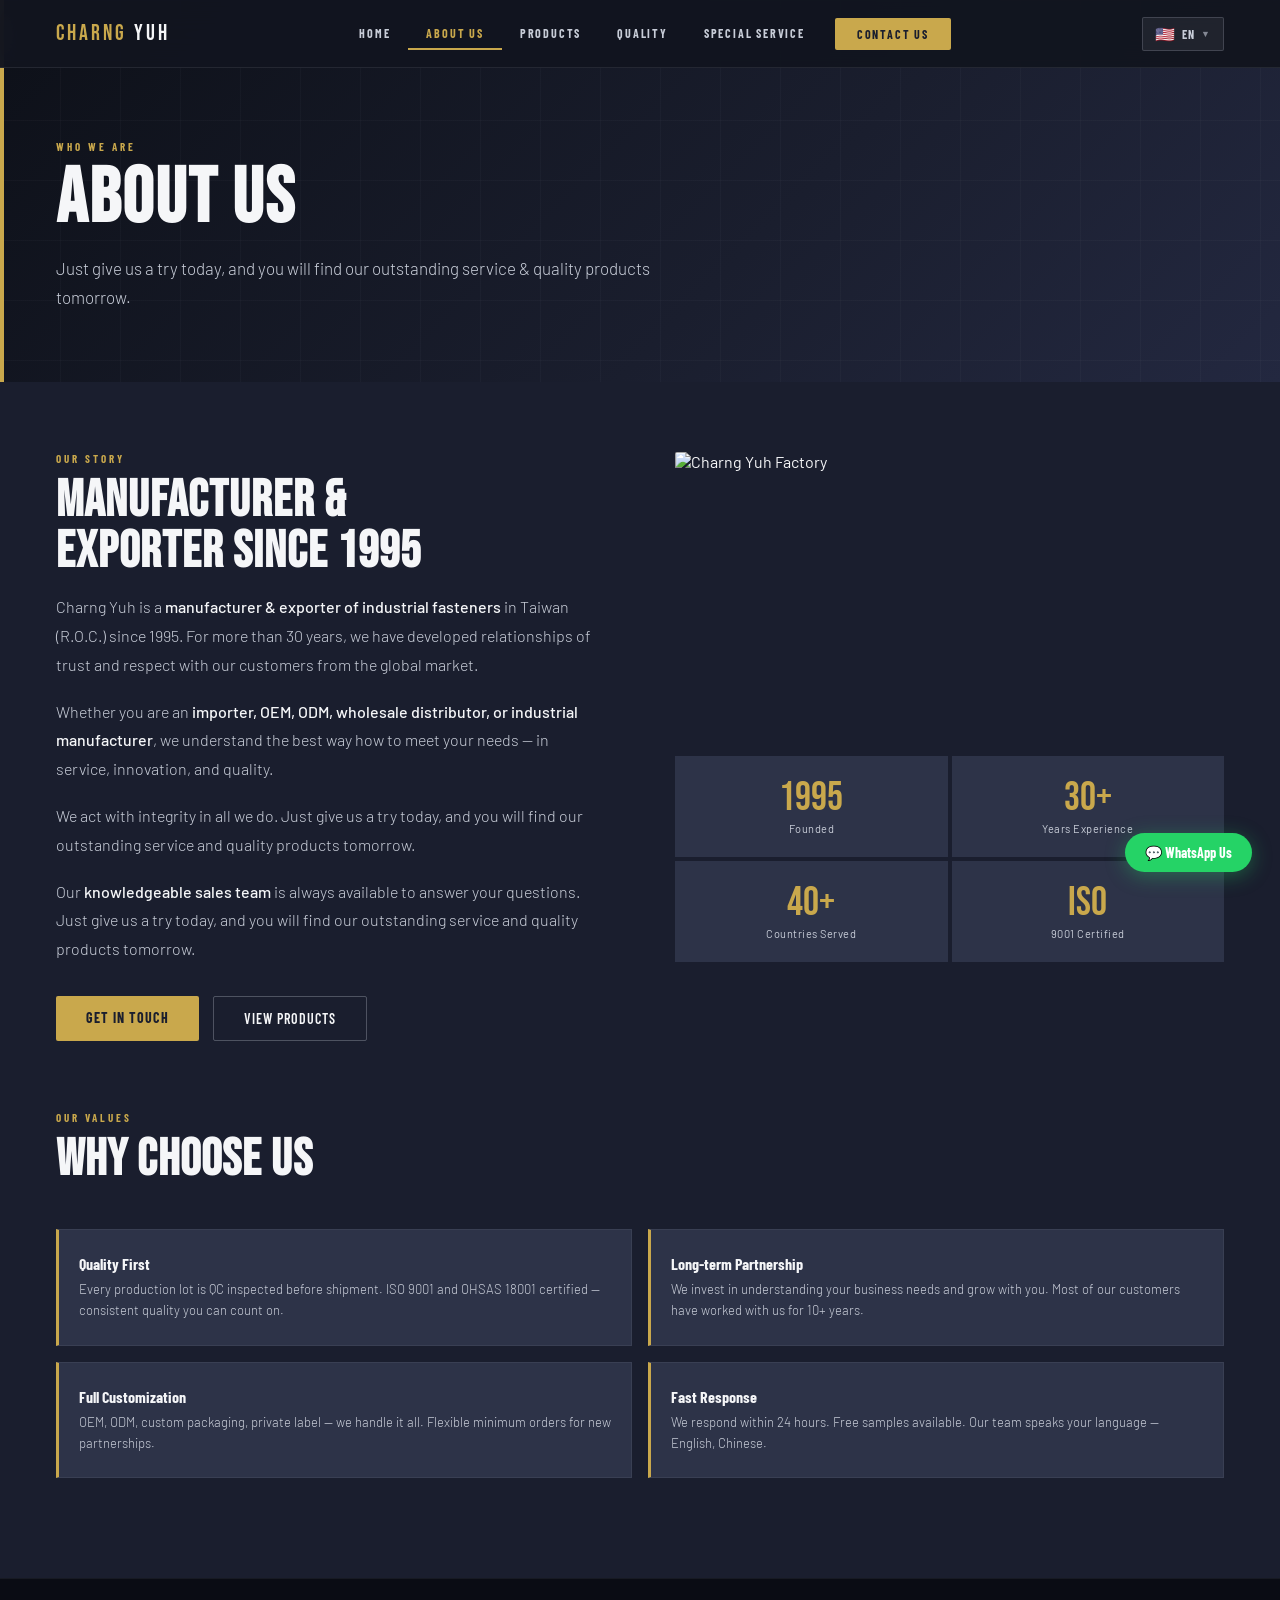
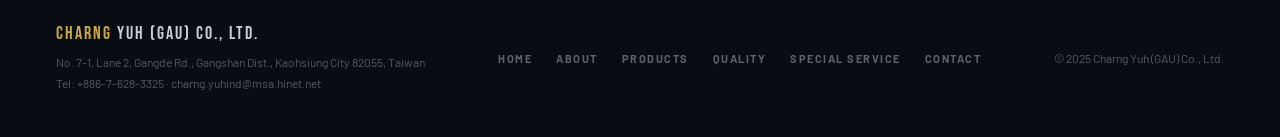
==== about.html @ 4d449a1e "Add files via upload" ====
<!DOCTYPE html>
<html lang="en">
<head>
<meta charset="UTF-8"><meta name="viewport" content="width=device-width, initial-scale=1.0">
<title>About Us — Charng Yuh (GAU) Co., Ltd.</title>
<link rel="stylesheet" href="style.css">
<style>
.about-body { display:grid; grid-template-columns:1fr 1fr; gap:70px; align-items:start; }
.about-text p { font-size:16px; font-weight:300; line-height:1.8; color:var(--silver); margin-bottom:18px; }
.about-text p strong { color:var(--white); font-weight:500; }
.value-grid { display:grid; grid-template-columns:1fr 1fr; gap:16px; margin-top:44px; }
.value-card { background:var(--steel-mid); border:1px solid rgba(200,205,216,0.08); padding:24px 20px; border-left:3px solid var(--gold); }
.value-title { font-family:'Barlow Condensed',sans-serif; font-size:16px; font-weight:700; color:var(--white); margin-bottom:6px; }
.value-text { font-size:13px; color:var(--silver); font-weight:300; line-height:1.6; }
.aside-img img { width:100%; border-radius:2px; display:block; margin-bottom:4px; }
.stat-row { display:grid; grid-template-columns:repeat(2,1fr); gap:4px; margin-top:4px; }
.stat-box { background:var(--steel-mid); padding:22px 18px; text-align:center; }
.stat-box-val { font-family:'Bebas Neue',sans-serif; font-size:40px; color:var(--gold); line-height:1; }
.stat-box-lbl { font-size:11px; color:var(--silver); font-weight:400; letter-spacing:0.5px; margin-top:4px; }
@media(max-width:768px){ .about-body{grid-template-columns:1fr;gap:36px} .value-grid{grid-template-columns:1fr} }
</style>
</head>
<body>
<nav>
  <a class="nav-logo" href="index.html"><span>CHARNG</span> YUH</a>
  <ul class="nav-links">
    <li><a href="index.html">Home</a></li>
    <li><a href="about.html" class="active">About Us</a></li>
    <li><a href="products.html">Products</a></li>
    <li><a href="quality.html">Quality</a></li>
    <li><a href="special-service.html">Special Service</a></li>
    <li><a href="contact.html" class="nav-cta">Contact Us</a></li>
  </ul>
  <div class="lang-switcher" id="langSwitcher">
    <button class="lang-btn" onclick="toggleLang()">
      <span class="lang-flag" id="currentFlag">&#x1F1FA;&#x1F1F8;</span>
      <span class="lang-label" id="currentLang">EN</span>
      <span class="lang-arrow">&#x25BC;</span>
    </button>
    <div class="lang-dropdown">
      <div class="lang-option" onclick="setLang('en')">&#x1F1FA;&#x1F1F8; &nbsp;English</div>
      <div class="lang-option" onclick="setLang('zh')">&#x1F1F9;&#x1F1FC; &nbsp;&#x7E41;&#x9AD4;&#x4E2D;&#x6587;</div>
      <div class="lang-option" onclick="setLang('ja')">&#x1F1EF;&#x1F1F5; &nbsp;&#x65E5;&#x672C;&#x8A9E;</div>
      <div class="lang-option" onclick="setLang('es')">&#x1F1EA;&#x1F1F8; &nbsp;Espa&#xF1;ol</div>
      <div class="lang-option" onclick="setLang('ar')">&#x1F1F8;&#x1F1E6; &nbsp;&#x627;&#x644;&#x639;&#x631;&#x628;&#x64A;&#x629;</div>
      <div class="lang-option" onclick="setLang('de')">&#x1F1E9;&#x1F1EA; &nbsp;Deutsch</div>
      <div class="lang-option" onclick="setLang('ko')">&#x1F1F0;&#x1F1F7; &nbsp;&#xD55C;&#xAD6D;&#xC5B4;</div>
      <div class="lang-option" onclick="setLang('pt')">&#x1F1E7;&#x1F1F7; &nbsp;Portugu&#xEA;s</div>
      <div class="lang-option" onclick="setLang('zhs')">&#x1F1E8;&#x1F1F3; &nbsp;&#x7B80;&#x4F53;&#x4E2D;&#x6587;</div>
    </div>
  </div>
</nav>

<div class="page-header">
  <div class="page-header-bg"></div>
  <div class="page-header-grid"></div>
  <div class="page-header-accent"></div>
  <div class="page-header-content">
    <div class="page-label" data-i18n="about_page_label">Who We Are</div>
    <h1 class="page-title" data-i18n="about_page_title">ABOUT US</h1>
    <p class="page-desc" data-i18n="about_page_desc">Just give us a try today, and you will find our outstanding service &amp; quality products tomorrow.</p>
  </div>
</div>

<div class="content-wrap">
  <div class="about-body">
    <div class="about-text">
      <div class="section-label" data-i18n="about_story_label">Our Story</div>
      <h2 class="section-title">MANUFACTURER &amp;<br>EXPORTER SINCE 1995</h2>
      <p data-i18n="about_p1">Charng Yuh is a <strong>manufacturer &amp; exporter of industrial fasteners</strong> in Taiwan (R.O.C.) since 1995. For more than 30 years, we have developed relationships of trust and respect with our customers from the global market.</p>
      <p data-i18n="about_p2">Whether you are an <strong>importer, OEM, ODM, wholesale distributor, or industrial manufacturer</strong>, we understand the best way how to meet your needs — in service, innovation, and quality — to create a win-win approach in long-term relationships.</p>
      <p data-i18n="about_p3">We act with integrity in all we do. You can expect nothing less when doing business with us. A strong relationship will be built not only with us, but between you and your own customers.</p>
      <p>Our <strong>knowledgeable sales team</strong> is always available to answer your questions. Just give us a try today, and you will find our outstanding service and quality products tomorrow.</p>
      <div style="margin-top:32px;display:flex;gap:14px;flex-wrap:wrap;">
        <a href="contact.html" class="btn-primary" data-i18n="about_cta1">Get In Touch</a>
        <a href="products.html" class="btn-ghost" data-i18n="about_cta2">View Products</a>
      </div>
    </div>
    <div>
      <div class="aside-img">
        <img src="https://static.wixstatic.com/media/d42b40_647cccfaca50478780a7096637ca5d80~mv2.jpg/v1/fill/w_900,h_580,al_c,q_85,enc_avif,quality_auto/d42b40_647cccfaca50478780a7096637ca5d80~mv2.jpg" alt="Charng Yuh Factory" style="height:300px;object-fit:cover;">
      </div>
      <div class="stat-row">
        <div class="stat-box"><div class="stat-box-val">1995</div><div class="stat-box-lbl" data-i18n="about_stat1">Founded</div></div>
        <div class="stat-box"><div class="stat-box-val">30+</div><div class="stat-box-lbl" data-i18n="about_stat2">Years Experience</div></div>
        <div class="stat-box"><div class="stat-box-val">40+</div><div class="stat-box-lbl" data-i18n="about_stat3">Countries Served</div></div>
        <div class="stat-box"><div class="stat-box-val">ISO</div><div class="stat-box-lbl">9001 Certified</div></div>
      </div>
    </div>
  </div>

  <div style="margin-top:70px;">
    <div class="section-label" data-i18n="about_val_label">Our Values</div>
    <h2 class="section-title" data-i18n="about_val_title">WHY CHOOSE US</h2>
    <div class="value-grid">
      <div class="value-card">
        <div class="value-title" data-i18n="val1_title">Quality First</div>
        <div class="value-text">Every production lot is QC inspected before shipment. ISO 9001 and OHSAS 18001 certified — consistent quality you can count on.</div>
      </div>
      <div class="value-card">
        <div class="value-title" data-i18n="val2_title">Long-term Partnership</div>
        <div class="value-text">We invest in understanding your business needs and grow with you. Most of our customers have worked with us for 10+ years.</div>
      </div>
      <div class="value-card">
        <div class="value-title" data-i18n="val3_title">Full Customization</div>
        <div class="value-text">OEM, ODM, custom packaging, private label — we handle it all. Flexible minimum orders for new partnerships.</div>
      </div>
      <div class="value-card">
        <div class="value-title" data-i18n="val4_title">Fast Response</div>
        <div class="value-text">We respond within 24 hours. Free samples available. Our team speaks your language — English, Chinese.</div>
      </div>
    </div>
  </div>
</div>

<footer>
  <div>
    <div class="footer-logo"><span>CHARNG</span> YUH (GAU) CO., LTD.</div>
    <div class="footer-info" style="margin-top:8px;">No. 7-1, Lane 2, Gangde Rd., Gangshan Dist., Kaohsiung City 82055, Taiwan<br>Tel: +886-7-628-3325 · charng.yuhind@msa.hinet.net</div>
  </div>
  <div class="footer-links">
    <a href="index.html">Home</a><a href="about.html">About</a><a href="products.html">Products</a>
    <a href="quality.html">Quality</a><a href="special-service.html">Special Service</a><a href="contact.html">Contact</a>
  </div>
  <div class="footer-info">© 2025 Charng Yuh (GAU) Co., Ltd.</div>
</footer>
<a class="wa-float" href="https://wa.me/996923240025" target="_blank">💬 WhatsApp Us</a>

<script src="i18n.js"></script>
<script>applyLang(getLang());</script>
</body></html>
---- style.css ----
@import url('https://fonts.googleapis.com/css2?family=Bebas+Neue&family=Barlow:wght@300;400;500;600&family=Barlow+Condensed:wght@400;600;700&display=swap');

:root {
  --steel: #1a1e2e;
  --steel-mid: #2d3348;
  --steel-light: #3d4460;
  --silver: #c8cdd8;
  --silver-light: #e8eaf0;
  --gold: #c9a84c;
  --gold-light: #e8c96a;
  --white: #f5f6f8;
}
*, *::before, *::after { box-sizing: border-box; margin: 0; padding: 0; }
html { scroll-behavior: smooth; }
body { font-family: 'Barlow', sans-serif; background: var(--steel); color: var(--white); overflow-x: hidden; }

/* ── NAV ── */
nav {
  position: fixed; top: 0; left: 0; right: 0; z-index: 100;
  display: flex; align-items: center; justify-content: space-between;
  padding: 0 56px; height: 68px;
  background: rgba(18,21,31,0.97);
  backdrop-filter: blur(16px);
  border-bottom: 1px solid rgba(200,205,216,0.1);
}
.nav-logo { font-family: 'Bebas Neue', sans-serif; font-size: 22px; letter-spacing: 3px; color: var(--white); text-decoration: none; }
.nav-logo span { color: var(--gold); }
.nav-links { display: flex; gap: 0; list-style: none; }
.nav-links li a {
  font-family: 'Barlow Condensed', sans-serif; font-size: 12px; font-weight: 700;
  letter-spacing: 1.8px; text-transform: uppercase; color: var(--silver);
  text-decoration: none; padding: 8px 18px;
  border-bottom: 2px solid transparent;
  transition: color 0.2s, border-color 0.2s;
  display: block;
}
.nav-links li a:hover { color: var(--white); }
.nav-links li a.active { color: var(--gold); border-bottom-color: var(--gold); }
.nav-cta {
  background: var(--gold); color: var(--steel) !important;
  padding: 9px 22px !important; border-radius: 2px;
  font-weight: 700 !important; border-bottom: none !important;
  margin-left: 12px;
}
.nav-cta:hover { background: var(--gold-light) !important; }
.nav-cta.active { border-bottom: none !important; }

/* ── PAGE HEADER (inner pages) ── */
.page-header {
  padding: 140px 56px 70px;
  position: relative; overflow: hidden;
}
.page-header-bg {
  position: absolute; inset: 0;
  background: linear-gradient(135deg, #0d1018 0%, #1a1e2e 60%, #232840 100%);
}
.page-header-grid {
  position: absolute; inset: 0;
  background-image: linear-gradient(rgba(200,205,216,0.03) 1px, transparent 1px),
    linear-gradient(90deg, rgba(200,205,216,0.03) 1px, transparent 1px);
  background-size: 60px 60px;
}
.page-header-accent {
  position: absolute; top: 0; left: 0; width: 4px; height: 100%; background: var(--gold);
}
.page-header-content { position: relative; z-index: 2; }
.page-label {
  font-family: 'Barlow Condensed', sans-serif; font-size: 11px; font-weight: 700;
  letter-spacing: 3px; text-transform: uppercase; color: var(--gold); margin-bottom: 10px;
}
.page-title {
  font-family: 'Bebas Neue', sans-serif; font-size: clamp(52px, 6vw, 80px);
  line-height: 0.95; letter-spacing: 2px; color: var(--white); margin-bottom: 18px;
}
.page-desc { font-size: 17px; font-weight: 300; line-height: 1.7; color: var(--silver); max-width: 600px; }

/* ── SHARED LAYOUT ── */
.content-wrap { padding: 70px 56px 100px; }
.section-label {
  font-family: 'Barlow Condensed', sans-serif; font-size: 11px; font-weight: 700;
  letter-spacing: 3px; text-transform: uppercase; color: var(--gold); margin-bottom: 10px;
}
.section-title {
  font-family: 'Bebas Neue', sans-serif; font-size: clamp(36px, 4vw, 54px);
  line-height: 1; letter-spacing: 1px; color: var(--white); margin-bottom: 16px;
}
.section-desc { font-size: 16px; font-weight: 300; line-height: 1.7; color: var(--silver); max-width: 560px; }

/* ── BUTTONS ── */
.btn-primary {
  display: inline-block; background: var(--gold); color: var(--steel);
  padding: 13px 30px; border-radius: 2px;
  font-family: 'Barlow Condensed', sans-serif; font-size: 14px; font-weight: 700;
  letter-spacing: 1px; text-transform: uppercase; text-decoration: none;
  transition: background 0.2s, transform 0.15s; border: none; cursor: pointer;
}
.btn-primary:hover { background: var(--gold-light); transform: translateY(-1px); }
.btn-ghost {
  display: inline-block; background: transparent; color: var(--white);
  padding: 13px 30px; border-radius: 2px; border: 1px solid rgba(200,205,216,0.3);
  font-family: 'Barlow Condensed', sans-serif; font-size: 14px; font-weight: 600;
  letter-spacing: 1px; text-transform: uppercase; text-decoration: none;
  transition: border-color 0.2s, color 0.2s;
}
.btn-ghost:hover { border-color: var(--gold); color: var(--gold); }

/* ── CERTS STRIP ── */
.certs-strip {
  background: var(--gold); padding: 14px 56px;
  display: flex; align-items: center; justify-content: center; gap: 48px; flex-wrap: wrap;
}
.cert-item {
  display: flex; align-items: center; gap: 10px;
  font-family: 'Barlow Condensed', sans-serif; font-size: 13px; font-weight: 700;
  letter-spacing: 1px; text-transform: uppercase; color: var(--steel);
}

/* ── FOOTER ── */
footer {
  background: #0a0c14; padding: 44px 56px;
  display: flex; align-items: center; justify-content: space-between;
  flex-wrap: wrap; gap: 20px;
  border-top: 1px solid rgba(200,205,216,0.07);
}
.footer-logo { font-family: 'Bebas Neue', sans-serif; font-size: 18px; letter-spacing: 2px; color: var(--silver); }
.footer-logo span { color: var(--gold); }
.footer-info { font-size: 12px; color: rgba(200,205,216,0.4); line-height: 1.7; }
.footer-links { display: flex; gap: 24px; }
.footer-links a {
  font-size: 11px; font-weight: 700; letter-spacing: 1.5px; text-transform: uppercase;
  color: rgba(200,205,216,0.45); text-decoration: none; transition: color 0.2s;
}
.footer-links a:hover { color: var(--gold); }

/* ── WHATSAPP ── */
.wa-float {
  position: fixed; bottom: 28px; right: 28px; z-index: 200;
  display: flex; align-items: center; gap: 10px;
  background: #25D366; color: #fff; padding: 11px 20px; border-radius: 40px;
  font-family: 'Barlow Condensed', sans-serif; font-size: 14px; font-weight: 700;
  text-decoration: none; box-shadow: 0 4px 20px rgba(37,211,102,0.35);
  transition: transform 0.2s, box-shadow 0.2s;
}
.wa-float:hover { transform: translateY(-2px); box-shadow: 0 8px 28px rgba(37,211,102,0.45); }

/* ── SPEC TAG ── */
.spec-tag {
  display: inline-block; background: rgba(200,205,216,0.08);
  border: 1px solid rgba(200,205,216,0.15); padding: 3px 10px; border-radius: 2px;
  font-size: 11px; font-weight: 600; letter-spacing: 0.5px; color: var(--silver); margin: 2px;
}

/* ── RESPONSIVE ── */
@media (max-width: 768px) {
  nav { padding: 0 20px; }
  .nav-links { display: none; }
  .page-header { padding: 100px 20px 50px; }
  .content-wrap { padding: 40px 20px 70px; }
  footer { padding: 28px 20px; flex-direction: column; align-items: flex-start; }
  .certs-strip { padding: 14px 20px; gap: 20px; }
}

/* ── LANGUAGE SWITCHER (shared) ── */
.lang-switcher{position:relative;margin-left:20px}
.lang-btn{display:flex;align-items:center;gap:6px;background:rgba(200,205,216,0.08);border:1px solid rgba(200,205,216,0.2);padding:6px 12px;border-radius:2px;cursor:pointer;font-family:'Barlow Condensed',sans-serif;font-size:12px;font-weight:700;letter-spacing:1px;color:var(--silver);transition:border-color 0.2s}
.lang-btn:hover{border-color:var(--gold);color:var(--white)}
.lang-flag{font-size:16px}.lang-arrow{font-size:9px;opacity:0.6;transition:transform 0.2s}
.lang-dropdown{display:none;position:absolute;top:calc(100% + 6px);right:0;background:#1a1e2e;border:1px solid rgba(200,205,216,0.15);border-radius:2px;min-width:150px;z-index:200;box-shadow:0 8px 24px rgba(0,0,0,0.4)}
.lang-switcher.open .lang-dropdown{display:block}.lang-switcher.open .lang-arrow{transform:rotate(180deg)}
.lang-option{display:flex;align-items:center;gap:10px;padding:10px 14px;cursor:pointer;font-family:'Barlow Condensed',sans-serif;font-size:13px;font-weight:600;color:var(--silver);transition:background 0.15s,color 0.15s;border-bottom:1px solid rgba(200,205,216,0.06)}
.lang-option:last-child{border-bottom:none}.lang-option:hover{background:rgba(201,168,76,0.1);color:var(--gold)}.lang-option.active{color:var(--gold)}
@media(max-width:768px){.lang-btn .lang-label{display:none}}
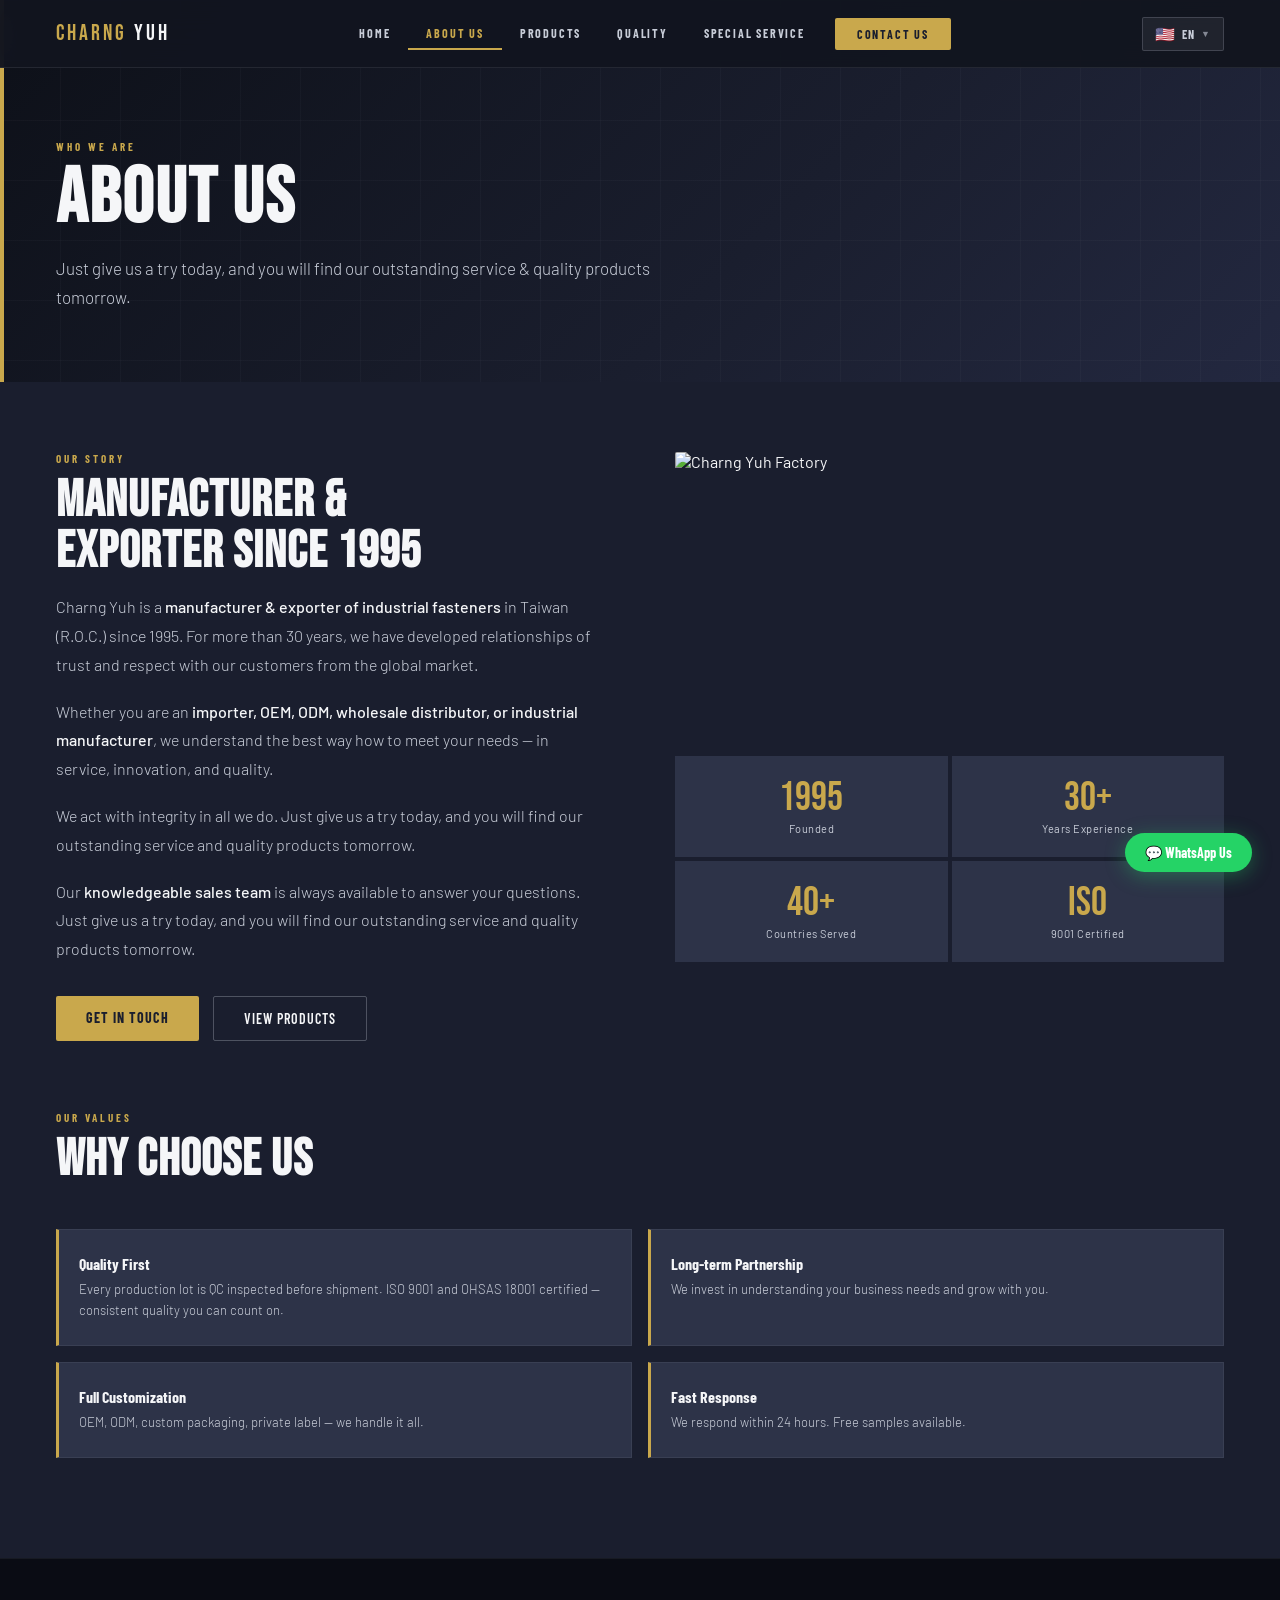
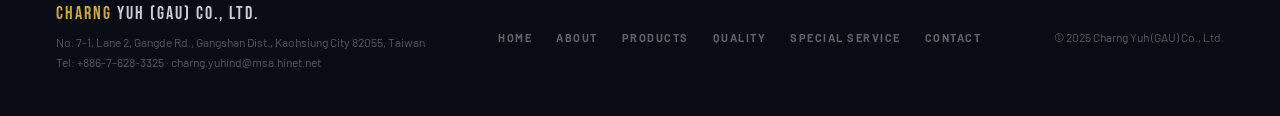
==== commit 29e0645a: "Add files via upload" ====
--- a/about.html
+++ b/about.html
@@ -83,7 +83,7 @@
       <div class="stat-row">
         <div class="stat-box"><div class="stat-box-val">1995</div><div class="stat-box-lbl" data-i18n="about_stat1">Founded</div></div>
         <div class="stat-box"><div class="stat-box-val">30+</div><div class="stat-box-lbl" data-i18n="about_stat2">Years Experience</div></div>
-        <div class="stat-box"><div class="stat-box-val">40+</div><div class="stat-box-lbl" data-i18n="about_stat3">Countries Served</div></div>
+        <div class="stat-box"><div class="stat-box-val">40+</div><div class="stat-box-lbl" data-i18n="about_stat3" data-i18n="about_stat3">Countries Served</div></div>
         <div class="stat-box"><div class="stat-box-val">ISO</div><div class="stat-box-lbl">9001 Certified</div></div>
       </div>
     </div>
@@ -99,15 +99,15 @@
       </div>
       <div class="value-card">
         <div class="value-title" data-i18n="val2_title">Long-term Partnership</div>
-        <div class="value-text">We invest in understanding your business needs and grow with you. Most of our customers have worked with us for 10+ years.</div>
+        <div class="value-text" data-i18n="val2_text">We invest in understanding your business needs and grow with you. Most of our customers have worked with us for 10+ years.</div>
       </div>
       <div class="value-card">
         <div class="value-title" data-i18n="val3_title">Full Customization</div>
-        <div class="value-text">OEM, ODM, custom packaging, private label — we handle it all. Flexible minimum orders for new partnerships.</div>
+        <div class="value-text" data-i18n="val3_text">OEM, ODM, custom packaging, private label — we handle it all. Flexible minimum orders for new partnerships.</div>
       </div>
       <div class="value-card">
         <div class="value-title" data-i18n="val4_title">Fast Response</div>
-        <div class="value-text">We respond within 24 hours. Free samples available. Our team speaks your language — English, Chinese.</div>
+        <div class="value-text" data-i18n="val4_text">We respond within 24 hours. Free samples available. Our team speaks your language — English, Chinese.</div>
       </div>
     </div>
   </div>
--- a/style.css
+++ b/style.css
@@ -142,6 +142,10 @@
   transition: transform 0.2s, box-shadow 0.2s;
 }
 .wa-float:hover { transform: translateY(-2px); box-shadow: 0 8px 28px rgba(37,211,102,0.45); }
+@media(max-width:768px){
+  .wa-float { padding:10px 14px; font-size:0; bottom:16px; right:16px; }
+  .wa-float::before { content:'💬'; font-size:22px; }
+}
 
 /* ── SPEC TAG ── */
 .spec-tag {
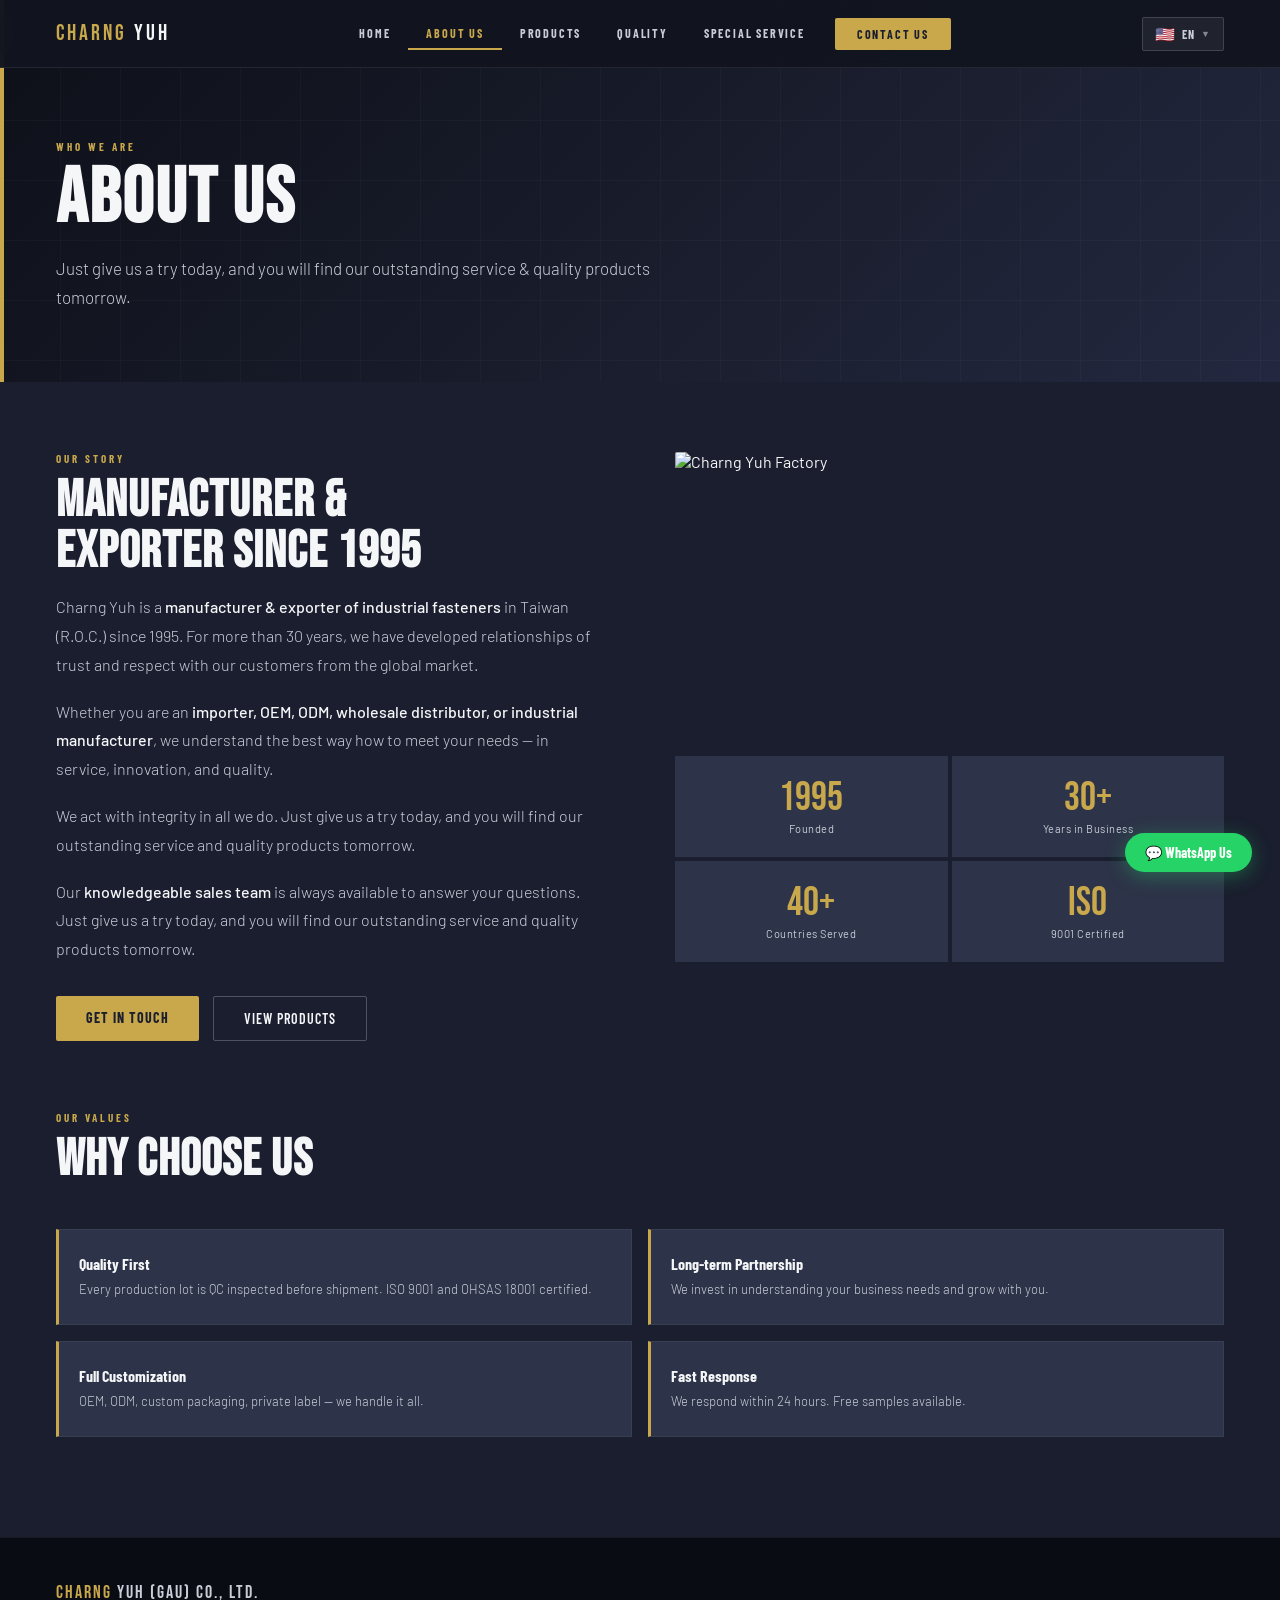
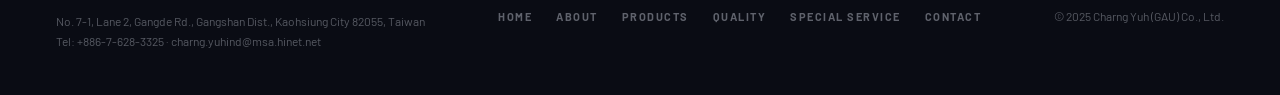
==== commit 3e31b09c: "Add files via upload" ====
--- a/about.html
+++ b/about.html
@@ -95,7 +95,7 @@
     <div class="value-grid">
       <div class="value-card">
         <div class="value-title" data-i18n="val1_title">Quality First</div>
-        <div class="value-text">Every production lot is QC inspected before shipment. ISO 9001 and OHSAS 18001 certified — consistent quality you can count on.</div>
+        <div class="value-text" data-i18n="val1_text">Every production lot is QC inspected before shipment. ISO 9001 and OHSAS 18001 certified — consistent quality you can count on.</div>
       </div>
       <div class="value-card">
         <div class="value-title" data-i18n="val2_title">Long-term Partnership</div>
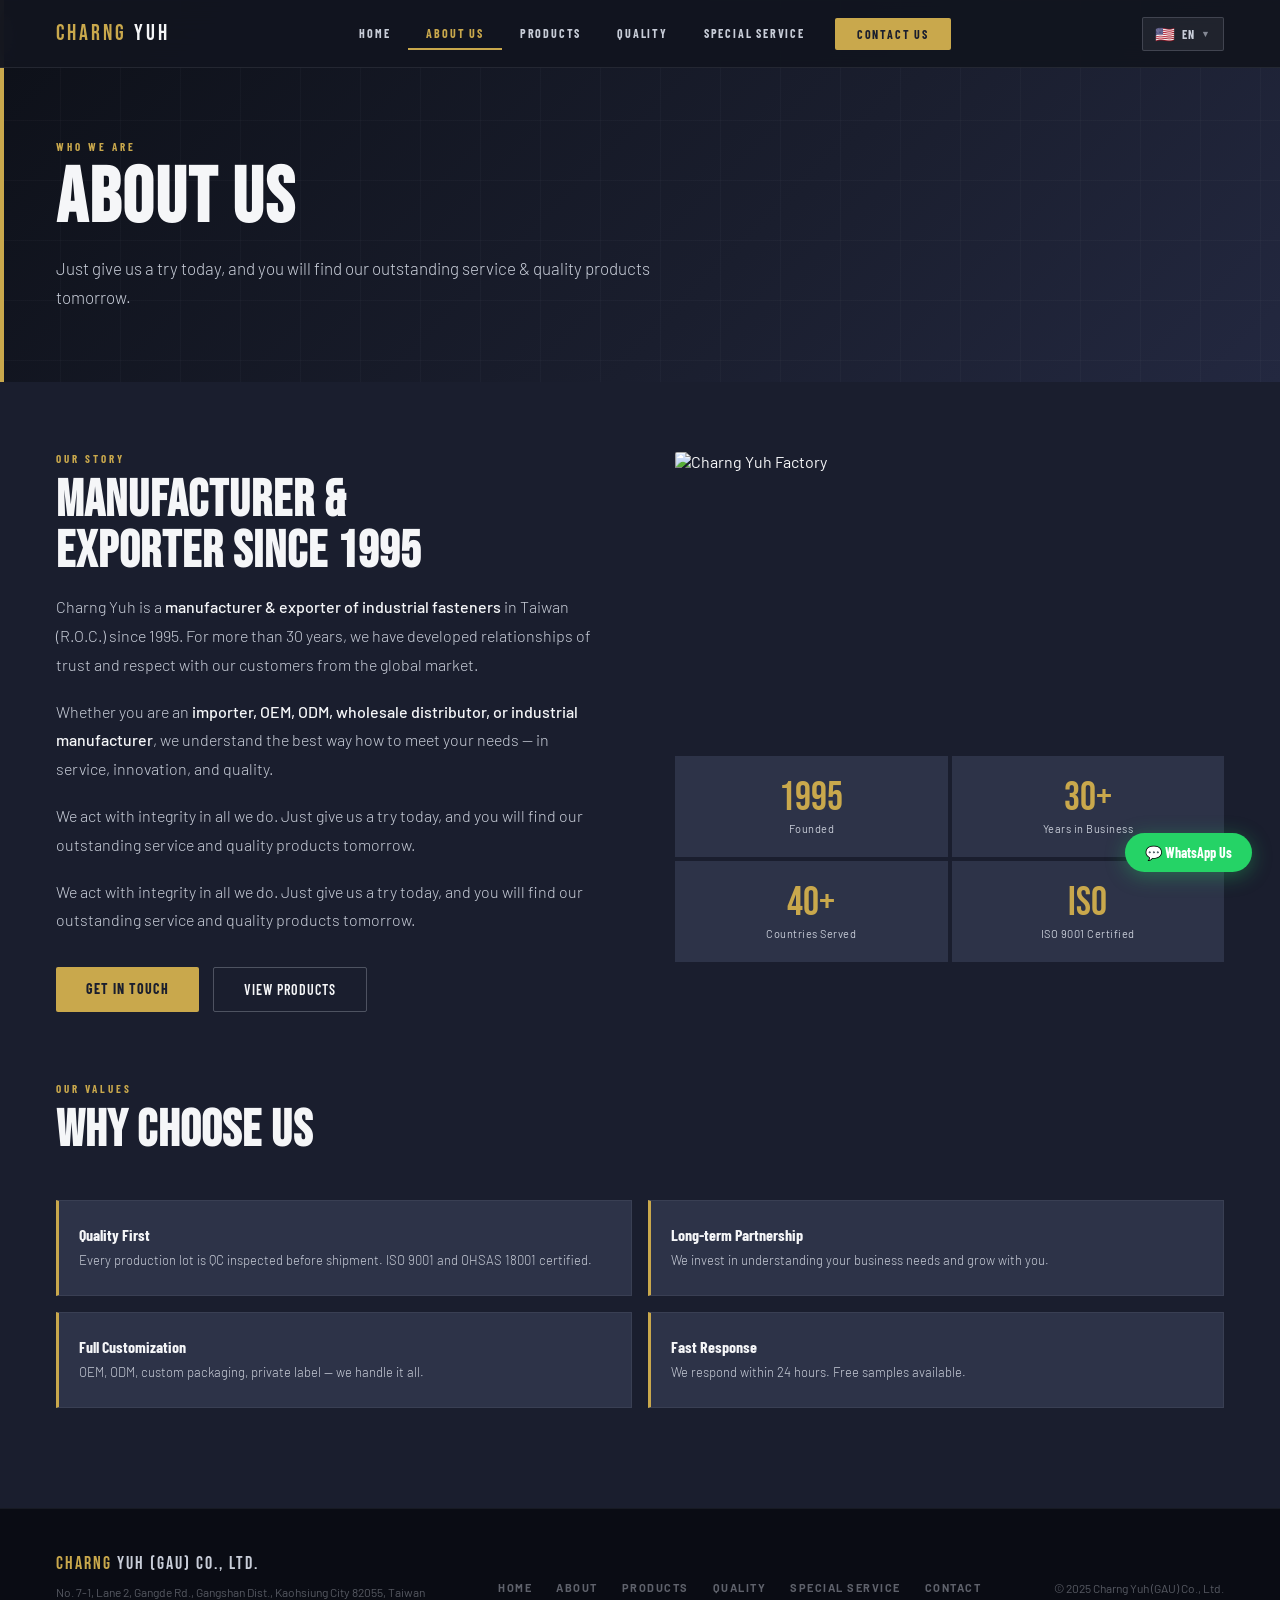
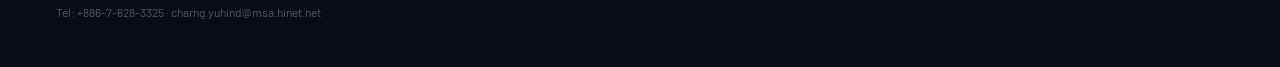
==== commit cdb137a8: "Add files via upload" ====
--- a/about.html
+++ b/about.html
@@ -24,12 +24,12 @@
 <nav>
   <a class="nav-logo" href="index.html"><span>CHARNG</span> YUH</a>
   <ul class="nav-links">
-    <li><a href="index.html">Home</a></li>
-    <li><a href="about.html" class="active">About Us</a></li>
-    <li><a href="products.html">Products</a></li>
-    <li><a href="quality.html">Quality</a></li>
-    <li><a href="special-service.html">Special Service</a></li>
-    <li><a href="contact.html" class="nav-cta">Contact Us</a></li>
+    <li><a href="index.html" data-i18n="nav_home">Home</a></li>
+    <li><a href="about.html" class="active" data-i18n="nav_about">About Us</a></li>
+    <li><a href="products.html" data-i18n="nav_products">Products</a></li>
+    <li><a href="quality.html" data-i18n="nav_quality">Quality</a></li>
+    <li><a href="special-service.html" data-i18n="nav_service">Special Service</a></li>
+    <li><a href="contact.html" class="nav-cta" data-i18n="nav_contact">Contact Us</a></li>
   </ul>
   <div class="lang-switcher" id="langSwitcher">
     <button class="lang-btn" onclick="toggleLang()">
@@ -70,7 +70,7 @@
       <p data-i18n="about_p1">Charng Yuh is a <strong>manufacturer &amp; exporter of industrial fasteners</strong> in Taiwan (R.O.C.) since 1995. For more than 30 years, we have developed relationships of trust and respect with our customers from the global market.</p>
       <p data-i18n="about_p2">Whether you are an <strong>importer, OEM, ODM, wholesale distributor, or industrial manufacturer</strong>, we understand the best way how to meet your needs — in service, innovation, and quality — to create a win-win approach in long-term relationships.</p>
       <p data-i18n="about_p3">We act with integrity in all we do. You can expect nothing less when doing business with us. A strong relationship will be built not only with us, but between you and your own customers.</p>
-      <p>Our <strong>knowledgeable sales team</strong> is always available to answer your questions. Just give us a try today, and you will find our outstanding service and quality products tomorrow.</p>
+      <p data-i18n="about_p3">Our <strong>knowledgeable sales team</strong> is always available to answer your questions. Just give us a try today, and you will find our outstanding service and quality products tomorrow.</p>
       <div style="margin-top:32px;display:flex;gap:14px;flex-wrap:wrap;">
         <a href="contact.html" class="btn-primary" data-i18n="about_cta1">Get In Touch</a>
         <a href="products.html" class="btn-ghost" data-i18n="about_cta2">View Products</a>
@@ -84,7 +84,7 @@
         <div class="stat-box"><div class="stat-box-val">1995</div><div class="stat-box-lbl" data-i18n="about_stat1">Founded</div></div>
         <div class="stat-box"><div class="stat-box-val">30+</div><div class="stat-box-lbl" data-i18n="about_stat2">Years Experience</div></div>
         <div class="stat-box"><div class="stat-box-val">40+</div><div class="stat-box-lbl" data-i18n="about_stat3" data-i18n="about_stat3">Countries Served</div></div>
-        <div class="stat-box"><div class="stat-box-val">ISO</div><div class="stat-box-lbl">9001 Certified</div></div>
+        <div class="stat-box"><div class="stat-box-val">ISO</div><div class="stat-box-lbl" data-i18n="about_stat4">9001 Certified</div></div>
       </div>
     </div>
   </div>
@@ -119,8 +119,8 @@
     <div class="footer-info" style="margin-top:8px;">No. 7-1, Lane 2, Gangde Rd., Gangshan Dist., Kaohsiung City 82055, Taiwan<br>Tel: +886-7-628-3325 · charng.yuhind@msa.hinet.net</div>
   </div>
   <div class="footer-links">
-    <a href="index.html">Home</a><a href="about.html">About</a><a href="products.html">Products</a>
-    <a href="quality.html">Quality</a><a href="special-service.html">Special Service</a><a href="contact.html">Contact</a>
+    <a href="index.html" data-i18n="nav_home">Home</a><a href="about.html">About</a><a href="products.html" data-i18n="nav_products">Products</a>
+    <a href="quality.html" data-i18n="nav_quality">Quality</a><a href="special-service.html" data-i18n="nav_service">Special Service</a><a href="contact.html">Contact</a>
   </div>
   <div class="footer-info">© 2025 Charng Yuh (GAU) Co., Ltd.</div>
 </footer>
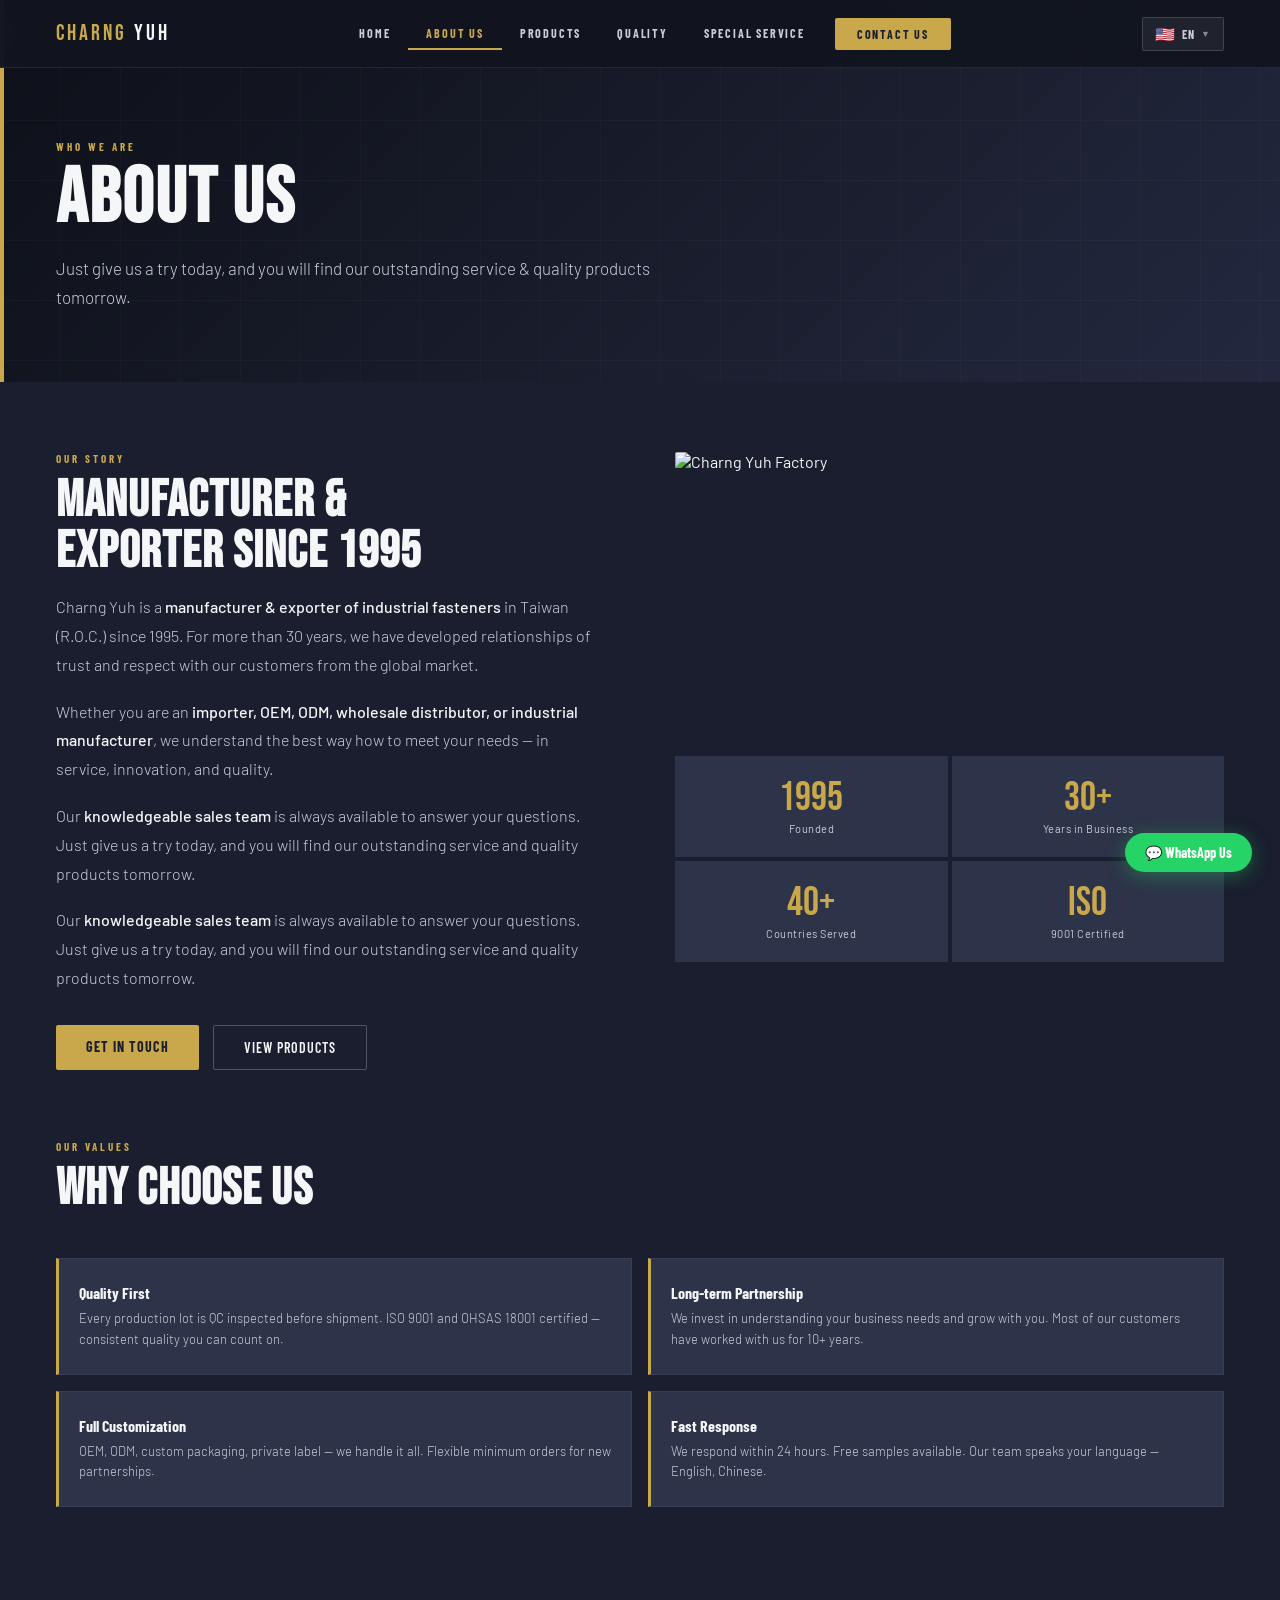
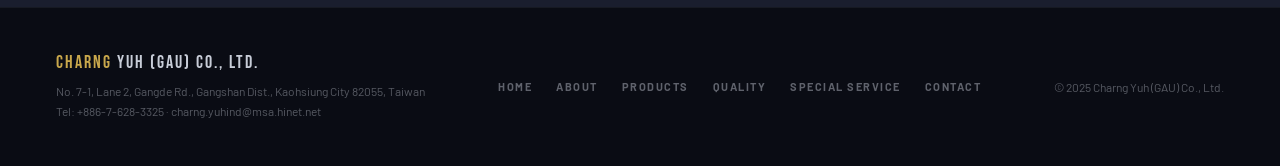
==== commit 27060e52: "Add files via upload" ====
--- a/about.html
+++ b/about.html
@@ -66,7 +66,7 @@
   <div class="about-body">
     <div class="about-text">
       <div class="section-label" data-i18n="about_story_label">Our Story</div>
-      <h2 class="section-title">MANUFACTURER &amp;<br>EXPORTER SINCE 1995</h2>
+      <h2 class="section-title" data-i18n="about_story_title">MANUFACTURER &amp;<br>EXPORTER SINCE 1995</h2>
       <p data-i18n="about_p1">Charng Yuh is a <strong>manufacturer &amp; exporter of industrial fasteners</strong> in Taiwan (R.O.C.) since 1995. For more than 30 years, we have developed relationships of trust and respect with our customers from the global market.</p>
       <p data-i18n="about_p2">Whether you are an <strong>importer, OEM, ODM, wholesale distributor, or industrial manufacturer</strong>, we understand the best way how to meet your needs — in service, innovation, and quality — to create a win-win approach in long-term relationships.</p>
       <p data-i18n="about_p3">We act with integrity in all we do. You can expect nothing less when doing business with us. A strong relationship will be built not only with us, but between you and your own customers.</p>
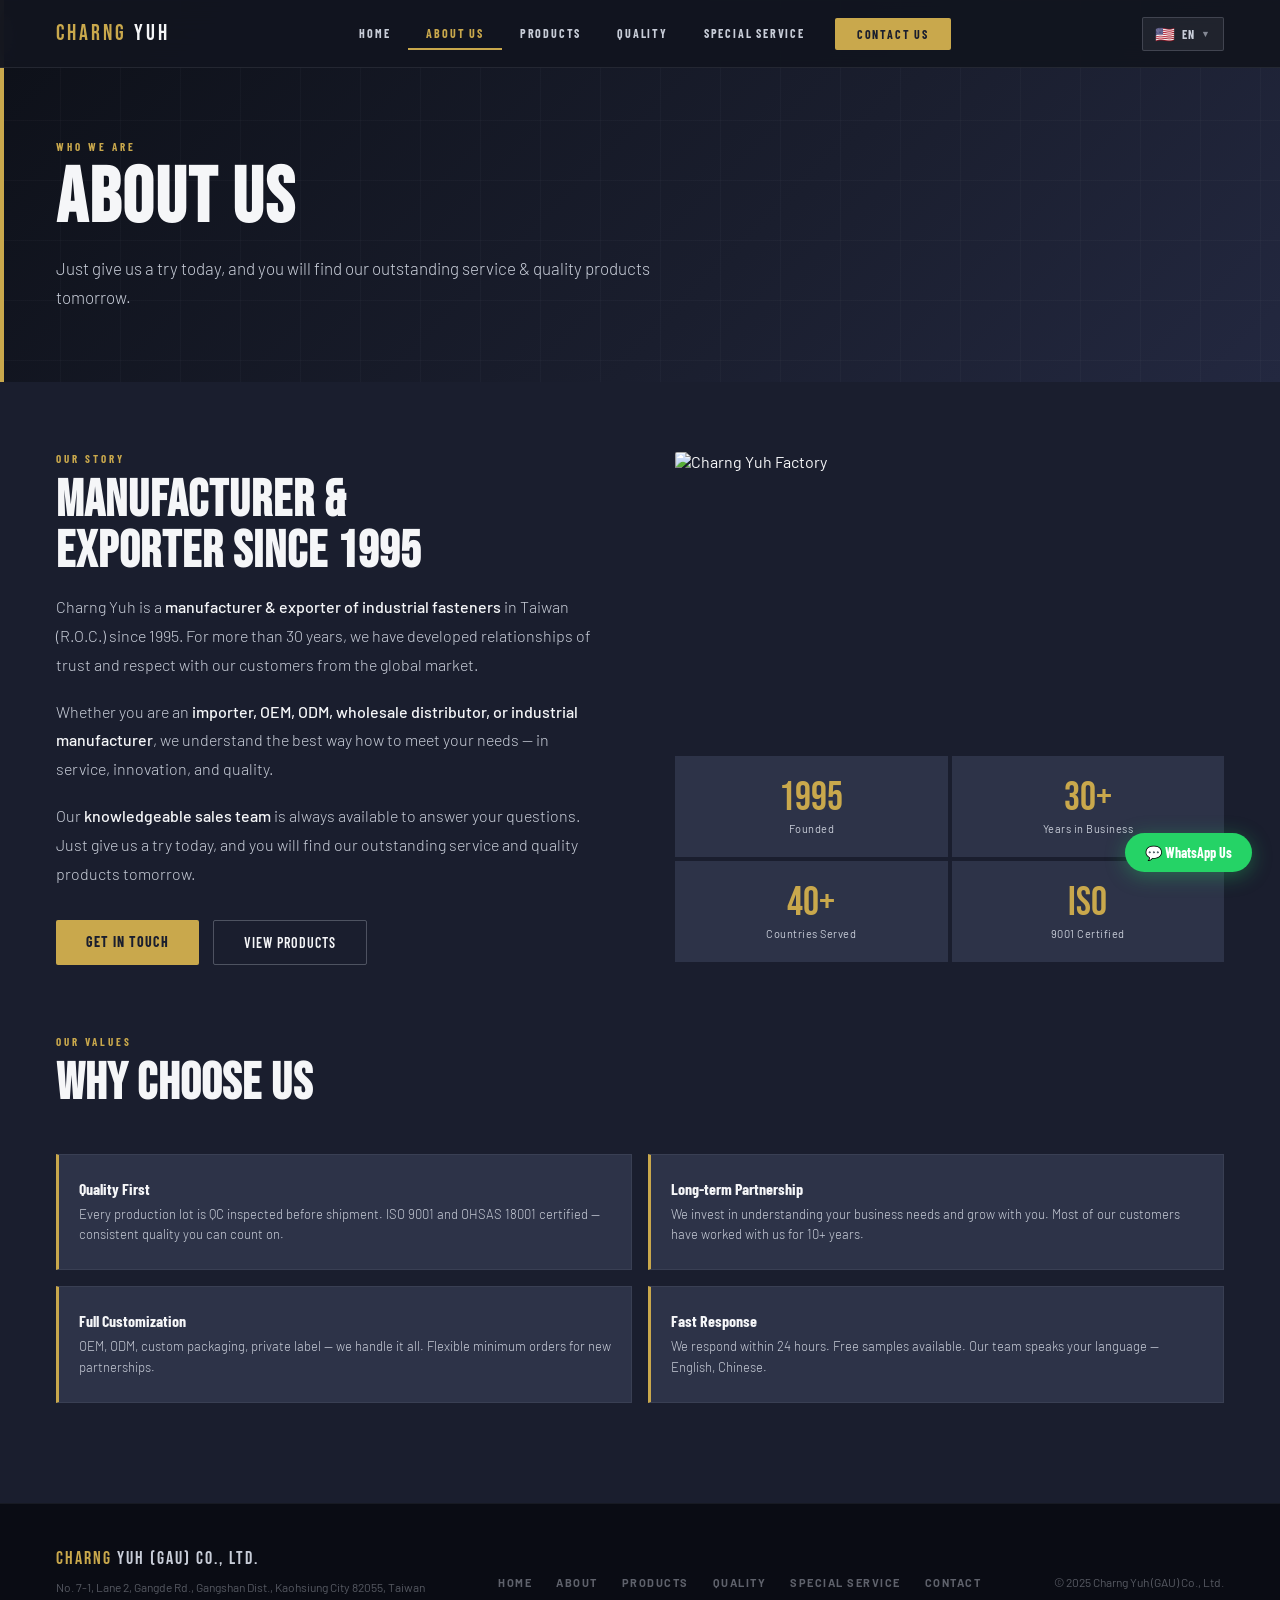
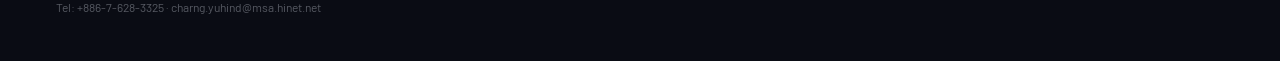
==== commit 22045fad: "Add files via upload" ====
--- a/about.html
+++ b/about.html
@@ -70,7 +70,7 @@
       <p data-i18n="about_p1">Charng Yuh is a <strong>manufacturer &amp; exporter of industrial fasteners</strong> in Taiwan (R.O.C.) since 1995. For more than 30 years, we have developed relationships of trust and respect with our customers from the global market.</p>
       <p data-i18n="about_p2">Whether you are an <strong>importer, OEM, ODM, wholesale distributor, or industrial manufacturer</strong>, we understand the best way how to meet your needs — in service, innovation, and quality — to create a win-win approach in long-term relationships.</p>
       <p data-i18n="about_p3">We act with integrity in all we do. You can expect nothing less when doing business with us. A strong relationship will be built not only with us, but between you and your own customers.</p>
-      <p data-i18n="about_p3">Our <strong>knowledgeable sales team</strong> is always available to answer your questions. Just give us a try today, and you will find our outstanding service and quality products tomorrow.</p>
+      
       <div style="margin-top:32px;display:flex;gap:14px;flex-wrap:wrap;">
         <a href="contact.html" class="btn-primary" data-i18n="about_cta1">Get In Touch</a>
         <a href="products.html" class="btn-ghost" data-i18n="about_cta2">View Products</a>
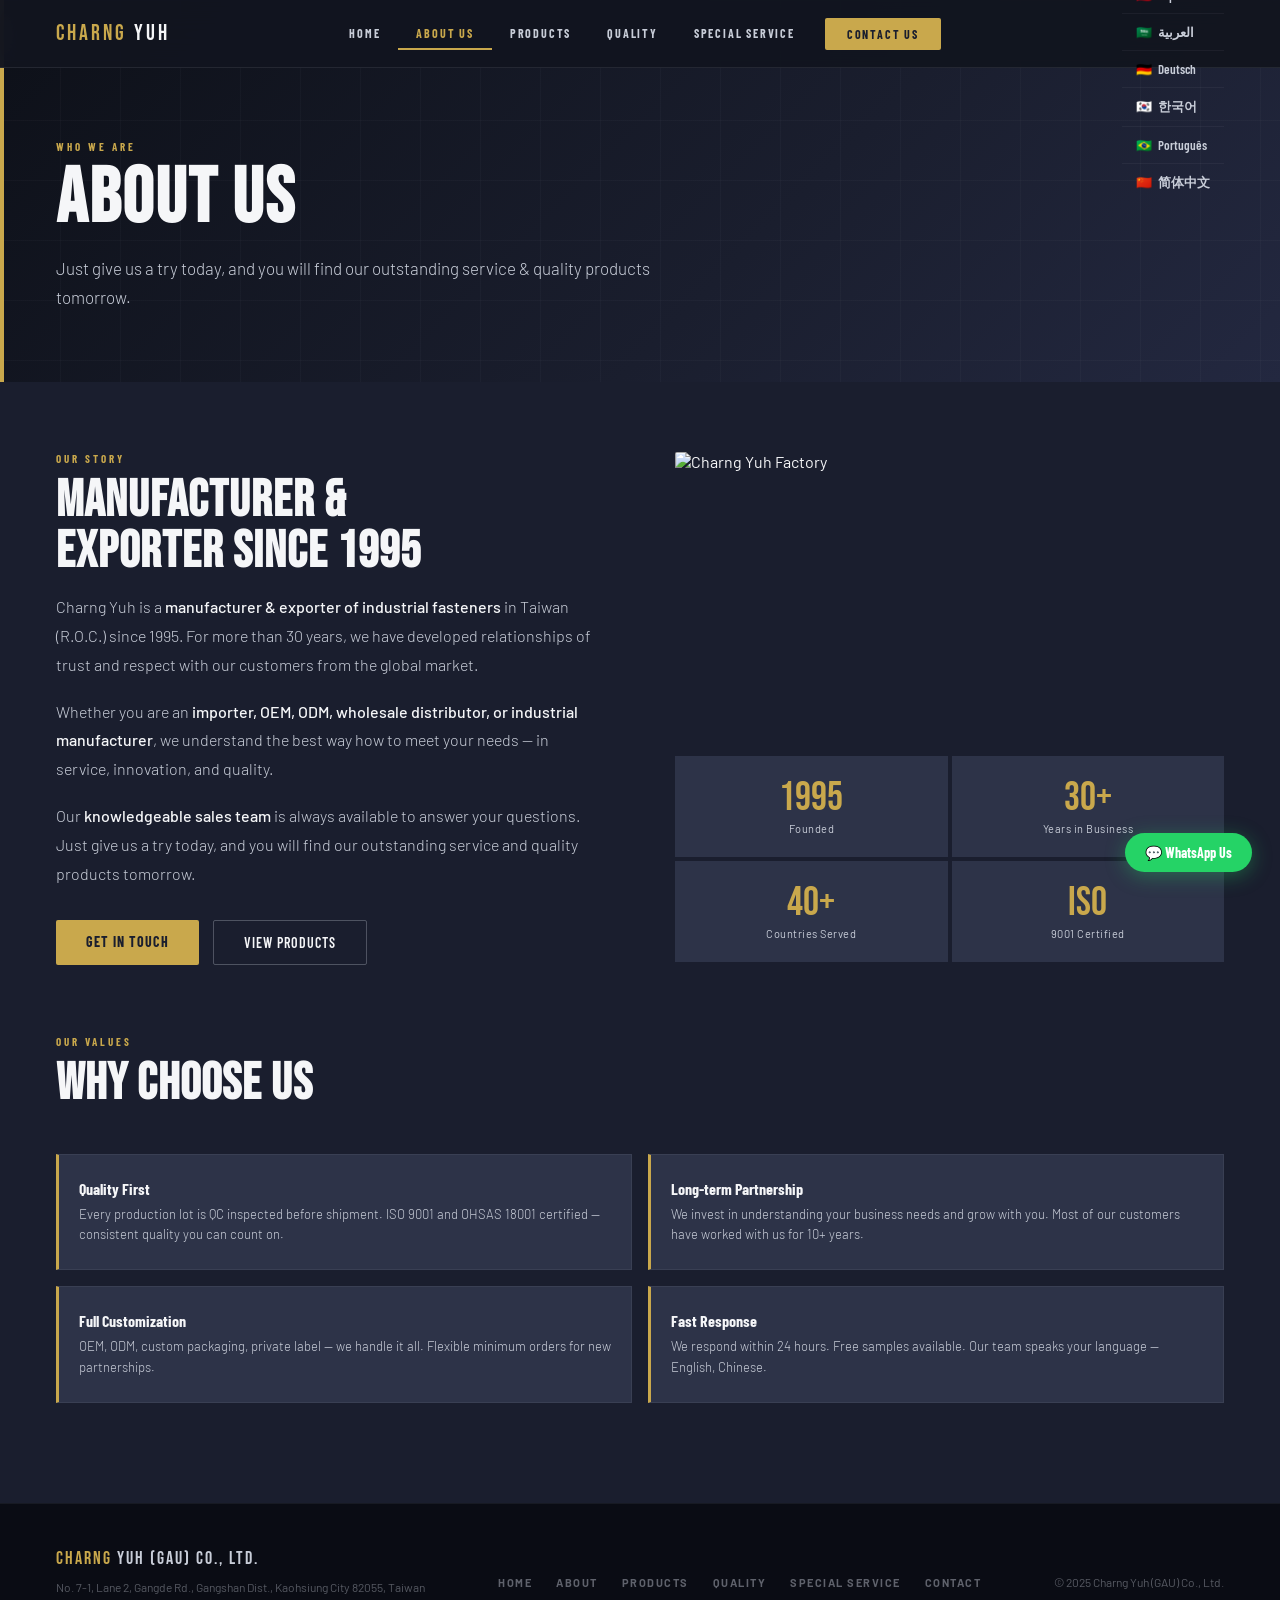
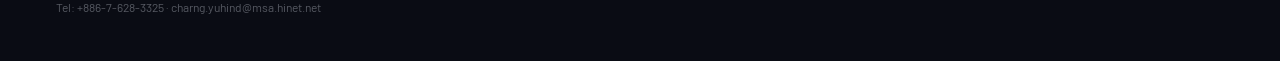
==== commit 8cab388b: "Add files via upload" ====
--- a/about.html
+++ b/about.html
@@ -22,7 +22,7 @@
 </head>
 <body>
 <nav>
-  <a class="nav-logo" href="index.html"><span>CHARNG</span> YUH</a>
+  <a class="nav-logo" href="index.html" data-i18n="nav_logo"><span>CHARNG</span> YUH</a>
   <ul class="nav-links">
     <li><a href="index.html" data-i18n="nav_home">Home</a></li>
     <li><a href="about.html" class="active" data-i18n="nav_about">About Us</a></li>
@@ -38,7 +38,19 @@
       <span class="lang-arrow">&#x25BC;</span>
     </button>
     <div class="lang-dropdown">
-      <div class="lang-option" onclick="setLang('en')">&#x1F1FA;&#x1F1F8; &nbsp;English</div>
+      <div class="lang-option" onclick="setLang('en')">🇺🇸 &nbsp;English</div>
+      <div class="lang-option" onclick="setLang('zh')">🇹🇼 &nbsp;繁體中文</div>
+      <div class="lang-option" onclick="setLang('zhs')">🇨🇳 &nbsp;简体中文</div>
+      <div class="lang-option" onclick="setLang('ja')">🇯🇵 &nbsp;日本語</div>
+      <div class="lang-option" onclick="setLang('ko')">🇰🇷 &nbsp;한국어</div>
+      <div class="lang-option" onclick="setLang('vi')">🇻🇳 &nbsp;Tiếng Việt</div>
+      <div class="lang-option" onclick="setLang('th')">🇹🇭 &nbsp;ภาษาไทย</div>
+      <div class="lang-option" onclick="setLang('hi')">🇮🇳 &nbsp;हिन्दी</div>
+      <div class="lang-option" onclick="setLang('ar')">🇸🇦 &nbsp;العربية</div>
+      <div class="lang-option" onclick="setLang('de')">🇩🇪 &nbsp;Deutsch</div>
+      <div class="lang-option" onclick="setLang('es')">🇪🇸 &nbsp;Español</div>
+      <div class="lang-option" onclick="setLang('pt')">🇧🇷 &nbsp;Português</div>
+    </div>
       <div class="lang-option" onclick="setLang('zh')">&#x1F1F9;&#x1F1FC; &nbsp;&#x7E41;&#x9AD4;&#x4E2D;&#x6587;</div>
       <div class="lang-option" onclick="setLang('ja')">&#x1F1EF;&#x1F1F5; &nbsp;&#x65E5;&#x672C;&#x8A9E;</div>
       <div class="lang-option" onclick="setLang('es')">&#x1F1EA;&#x1F1F8; &nbsp;Espa&#xF1;ol</div>
